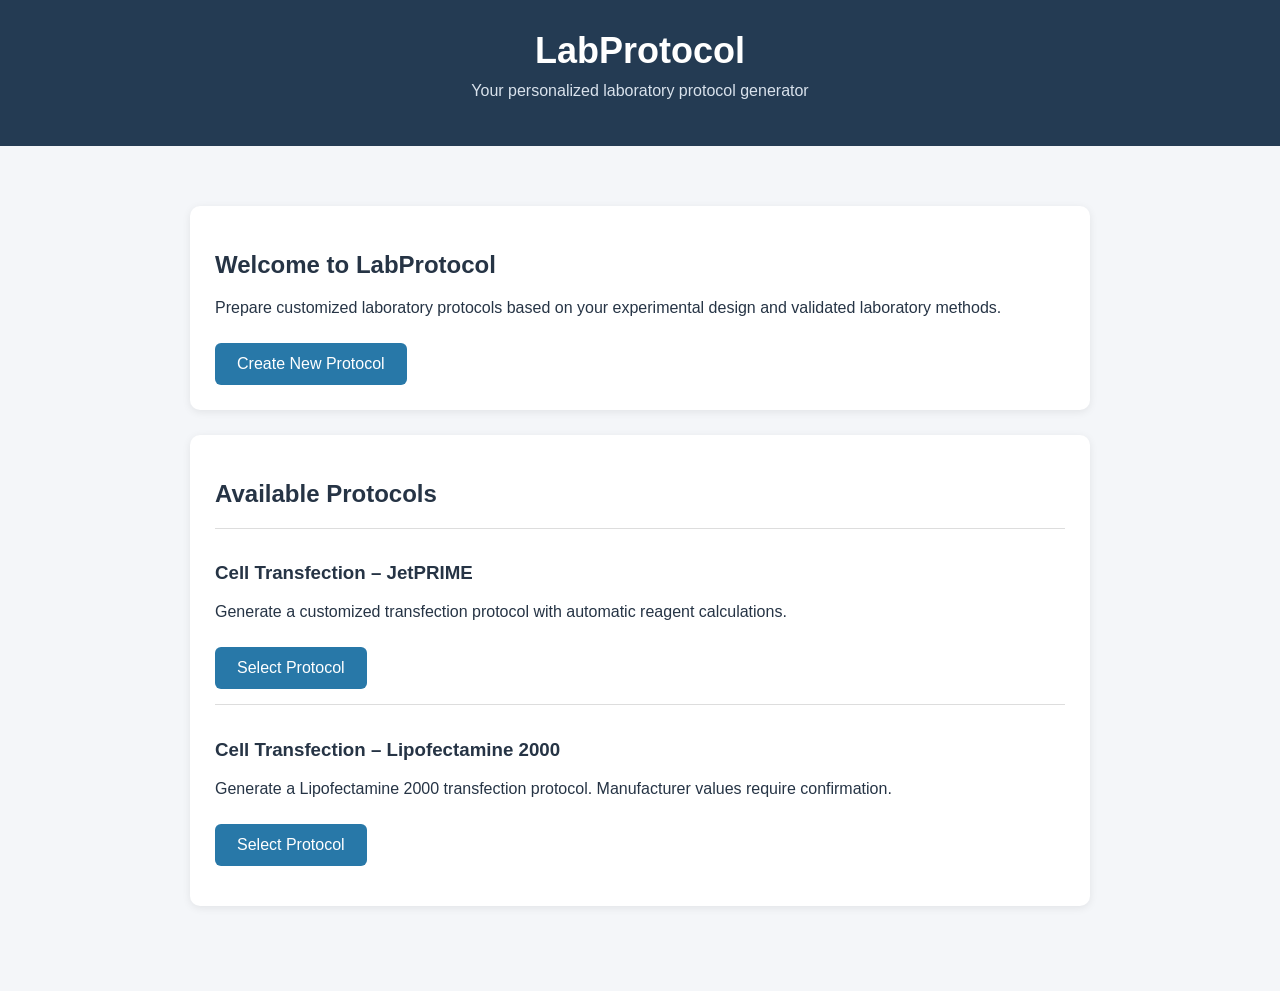
==== LabProtocol/templates/index.html @ eca68534 "Add LabProtocol application" ====
<!DOCTYPE html>
<html lang="en">
<head>
    <meta charset="UTF-8">
    <meta name="viewport" content="width=device-width, initial-scale=1.0">
    <title>LabProtocol</title>

    <style>
        body {
            font-family: Arial, sans-serif;
            background-color: #f4f6f9;
            margin: 0;
            padding: 0;
            color: #263445;
        }

        header {
            background-color: #243b53;
            color: white;
            padding: 30px;
            text-align: center;
        }

        header h1 {
            margin: 0;
            font-size: 36px;
        }

        header p {
            margin-top: 10px;
            color: #d9e2ec;
        }

        .container {
            max-width: 900px;
            margin: 40px auto;
            padding: 20px;
        }

        .section {
            background: white;
            padding: 25px;
            margin-bottom: 25px;
            border-radius: 10px;
            box-shadow: 0 2px 8px rgba(0,0,0,0.08);
        }

        .button {
            display: inline-block;
            background-color: #2878a8;
            color: white;
            padding: 12px 22px;
            text-decoration: none;
            border-radius: 6px;
            margin-top: 10px;
        }

        .button:hover {
            background-color: #1d5d85;
        }

        .protocol {
            border-top: 1px solid #ddd;
            padding: 15px 0;
        }
    </style>
</head>

<body>

    <header>
        <h1>LabProtocol</h1>
        <p>Your personalized laboratory protocol generator</p>
    </header>

    <div class="container">

        <div class="section">
            <h2>Welcome to LabProtocol</h2>
            <p>
                Prepare customized laboratory protocols based on
                your experimental design and validated laboratory methods.
            </p>

            <a href="/new-protocol" class="button">Create New Protocol</a>
        </div>

        <div class="section">
            <h2>Available Protocols</h2>

            <div class="protocol">
                <h3>Cell Transfection – JetPRIME</h3>
                <p>
                    Generate a customized transfection protocol
                    with automatic reagent calculations.
                </p>
                <a href="/transfection/jetprime" class="button">Select Protocol</a>
            </div>

            <div class="protocol">
                <h3>Cell Transfection – Lipofectamine 2000</h3>
                <p>
                    Generate a Lipofectamine 2000 transfection protocol.
                    Manufacturer values require confirmation.
                </p>
                <a href="/transfection/lipofectamine" class="button">Select Protocol</a>
            </div>

        </div>

    </div>

</body>
</html>
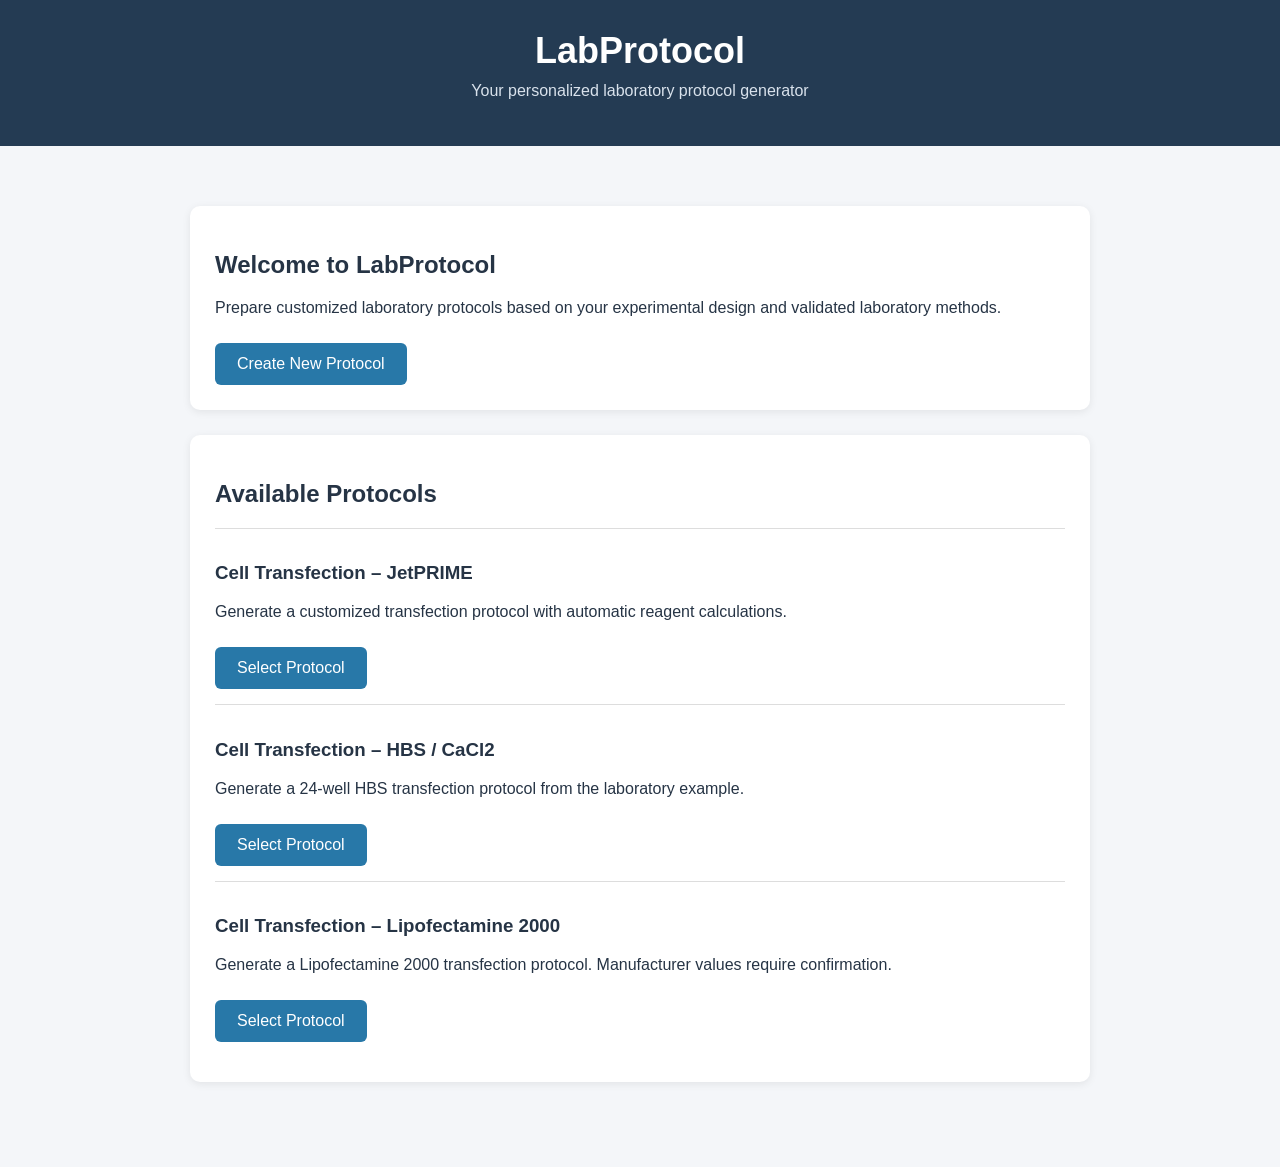
==== commit dd991cc8: "Add HBS protocol Co-authored-by: Copilot <223556219+Copilot@users.noreply.github.com>" ====
--- a/LabProtocol/templates/index.html
+++ b/LabProtocol/templates/index.html
@@ -99,6 +99,12 @@
             </div>
 
             <div class="protocol">
+                <h3>Cell Transfection – HBS / CaCl2</h3>
+                <p>Generate a 24-well HBS transfection protocol from the laboratory example.</p>
+                <a href="/transfection/hbs" class="button">Select Protocol</a>
+            </div>
+
+            <div class="protocol">
                 <h3>Cell Transfection – Lipofectamine 2000</h3>
                 <p>
                     Generate a Lipofectamine 2000 transfection protocol.
